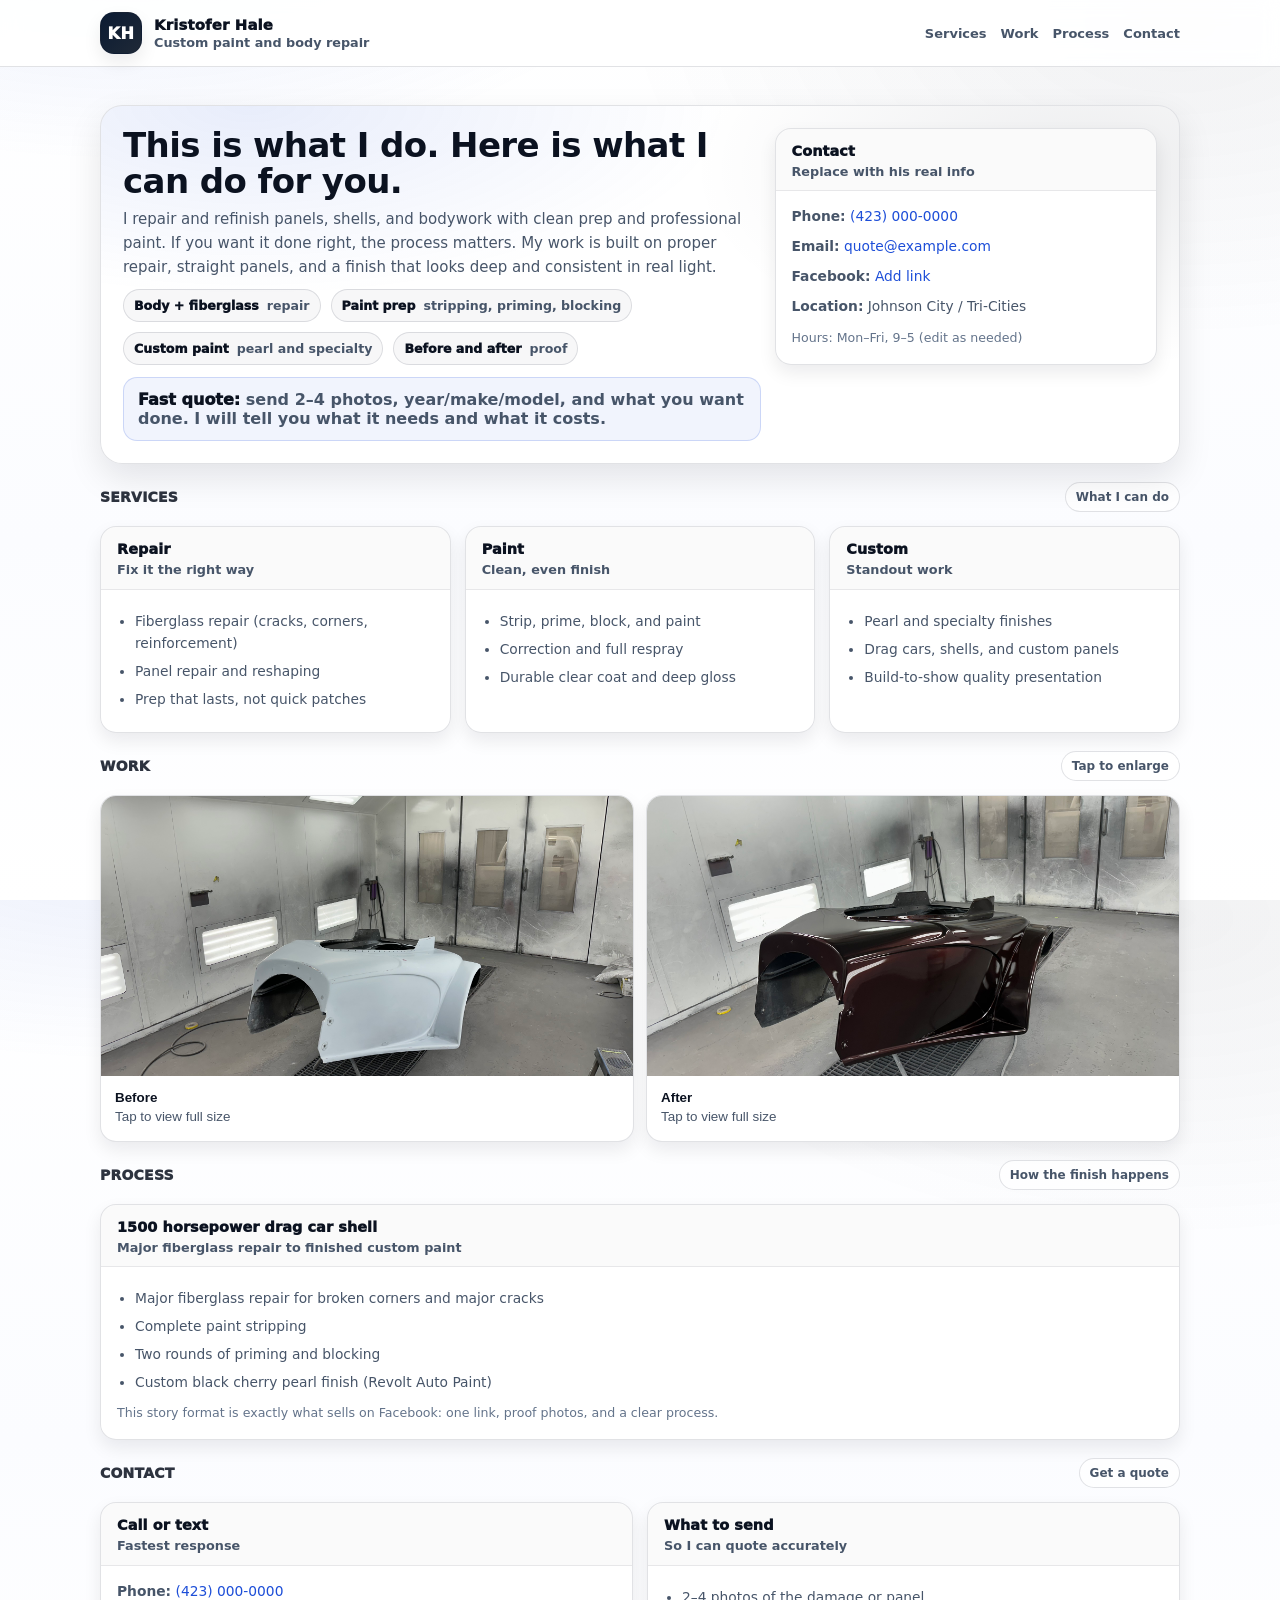
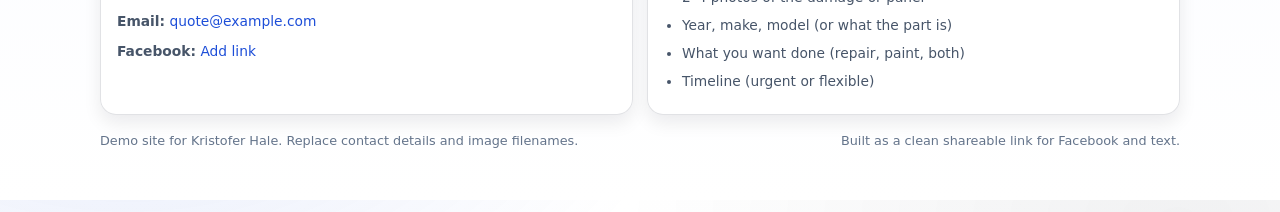
==== index.html @ d1e397b5 "Add files via upload" ====
<!doctype html>
<html lang="en">
<head>
  <meta charset="utf-8" />
  <meta name="viewport" content="width=device-width, initial-scale=1" />
  <title>Kristofer Hale | Custom Paint & Body</title>
  <meta name="description" content="Kristofer Hale - custom automotive paint and body repair. Before/after work, process, and contact." />

  <style>
    :root{
      --bg:#ffffff;
      --ink:#0b1220;
      --muted:#475569;
      --muted2:#64748b;

      --navy:#0b1b33;
      --steel:#1f2937;
      --accent:#1d4ed8;      /* professional blue */
      --accent2:#0f172a;     /* near-black */

      --border: rgba(15,23,42,0.12);
      --card: rgba(255,255,255,0.96);
      --shadow: 0 14px 34px rgba(2,6,23,0.10);
      --shadow2: 0 8px 18px rgba(2,6,23,0.08);

      --r1:22px;
      --r2:16px;
      --max: 1080px;
      --font: ui-sans-serif, system-ui, -apple-system, Segoe UI, Roboto, Arial, "Apple Color Emoji","Segoe UI Emoji";
    }

    *{box-sizing:border-box}
    html,body{height:100%}
    body{
      margin:0;
      font-family: var(--font);
      color: var(--ink);
      background:
        radial-gradient(900px 420px at 10% -10%, rgba(29,78,216,0.10), transparent 60%),
        radial-gradient(900px 520px at 92% 2%, rgba(15,23,42,0.06), transparent 62%),
        linear-gradient(180deg, #ffffff 0%, #fbfcff 60%, #ffffff 100%);
    }

    a{ color: var(--accent); text-decoration: none; }
    a:hover{ text-decoration: underline; }

    .wrap{ width: min(var(--max), calc(100% - 28px)); margin: 0 auto; padding: 20px 0 64px; }

    /* Simple top strip */
    .top{
      position: sticky;
      top: 0;
      z-index: 50;
      background: rgba(255,255,255,0.92);
      backdrop-filter: blur(10px);
      -webkit-backdrop-filter: blur(10px);
      border-bottom: 1px solid var(--border);
    }
    .topin{
      width: min(var(--max), calc(100% - 28px));
      margin: 0 auto;
      padding: 12px 0;
      display:flex;
      align-items:center;
      justify-content: space-between;
      gap: 12px;
      flex-wrap: wrap;
    }

    .brand{
      display:flex;
      align-items:center;
      gap: 12px;
      min-width: 260px;
    }
    .mark{
      width: 42px; height: 42px;
      border-radius: 14px;
      border: 1px solid var(--border);
      background:
        linear-gradient(135deg, rgba(11,27,51,1), rgba(31,41,55,1));
      box-shadow: var(--shadow2);
      overflow:hidden;
      display:grid; place-items:center;
      color:#fff;
      font-weight: 950;
      letter-spacing: 0.5px;
      flex: 0 0 auto;
    }
    .brand h3{ margin:0; font-size: 14.8px; font-weight: 950; letter-spacing:0.2px; }
    .brand p{ margin: 2px 0 0; color: var(--muted); font-size: 12.8px; font-weight: 700; }

    .navlinks{
      display:flex;
      gap: 14px;
      flex-wrap: wrap;
      justify-content:flex-end;
      font-weight: 900;
      font-size: 13px;
      color: var(--muted);
    }
    .navlinks a{ color: var(--muted); padding: 6px 0; }
    .navlinks a:hover{ color: var(--ink); }

    /* Hero */
    .hero{
      margin-top: 18px;
      border: 1px solid var(--border);
      background: rgba(255,255,255,0.95);
      border-radius: var(--r1);
      box-shadow: var(--shadow);
      overflow:hidden;
      position:relative;
    }
    .hero::before{
      content:"";
      position:absolute;
      inset:-2px;
      background:
        radial-gradient(800px 320px at 14% 0%, rgba(29,78,216,0.10), transparent 60%),
        radial-gradient(650px 320px at 92% 18%, rgba(15,23,42,0.08), transparent 62%);
      pointer-events:none;
    }
    .heroin{
      position:relative;
      padding: 22px;
      display:grid;
      gap: 14px;
      grid-template-columns: 1.25fr 0.75fr;
      align-items:start;
    }
    @media (max-width: 900px){ .heroin{ grid-template-columns: 1fr; } }

    h1{ margin:0; font-size: 34px; letter-spacing: -0.6px; line-height: 1.05; }
    .sub{
      margin: 8px 0 0;
      color: var(--muted);
      font-size: 15px;
      line-height: 1.6;
      max-width: 70ch;
    }

    .chips{ display:flex; flex-wrap:wrap; gap:10px; margin-top: 10px; }
    .chip{
      display:inline-flex;
      align-items:center;
      gap: 8px;
      padding: 8px 10px;
      border: 1px solid var(--border);
      border-radius: 999px;
      background: rgba(15,23,42,0.03);
      color: var(--muted);
      font-size: 12.6px;
      font-weight: 900;
    }
    .chip b{ color: var(--ink); font-weight: 950; }

    /* Cards + grid */
    .grid{
      display:grid;
      grid-template-columns: repeat(12, 1fr);
      gap: 14px;
      margin-top: 14px;
    }
    .span-12{ grid-column: span 12; }
    .span-6{ grid-column: span 6; }
    .span-4{ grid-column: span 4; }

    @media (max-width: 900px){
      .span-6{ grid-column: span 12; }
      .span-4{ grid-column: span 6; }
    }
    @media (max-width: 520px){
      .span-4{ grid-column: span 12; }
      h1{ font-size: 28px; }
    }

    .card{
      border: 1px solid var(--border);
      background: var(--card);
      border-radius: var(--r2);
      box-shadow: var(--shadow2);
      overflow:hidden;
    }
    .cardhd{
      padding: 14px 16px 10px;
      border-bottom: 1px solid rgba(15,23,42,0.08);
      background: rgba(2,6,23,0.02);
    }
    .cardhd .t{ margin:0; font-size: 14.4px; font-weight: 950; letter-spacing: 0.1px; }
    .cardhd .m{ margin: 4px 0 0; font-size: 12.8px; color: var(--muted); font-weight: 750; line-height: 1.35; }
    .cardbd{ padding: 14px 16px 16px; color: var(--muted); font-size: 13.8px; line-height: 1.6; }

    ul{ margin:0; padding-left: 18px; }
    li{ margin: 6px 0; }

    .cta{
      border: 1px solid rgba(29,78,216,0.18);
      background: rgba(29,78,216,0.06);
      padding: 12px 14px;
      border-radius: 14px;
      color: var(--muted);
      font-weight: 750;
    }
    .cta b{ color: var(--ink); font-weight: 950; }

    /* Gallery */
    .sectionTitle{
      margin-top: 18px;
      display:flex;
      align-items:center;
      justify-content: space-between;
      gap: 10px;
    }
    .sectionTitle h2{
      margin:0;
      font-size: 14px;
      letter-spacing: 0.22px;
      text-transform: uppercase;
      font-weight: 950;
      color: rgba(11,18,32,0.86);
    }
    .pill{
      font-size: 12px;
      font-weight: 900;
      color: var(--muted);
      border: 1px solid var(--border);
      background: rgba(255,255,255,0.70);
      padding: 7px 10px;
      border-radius: 999px;
      white-space: nowrap;
    }

    .gallery{
      display:grid;
      grid-template-columns: repeat(12, 1fr);
      gap: 12px;
      margin-top: 14px;
    }
    .shot{ grid-column: span 6; }
    @media (max-width: 900px){ .shot{ grid-column: span 12; } }

    .shot button{
      width:100%;
      border: 1px solid var(--border);
      background:#fff;
      border-radius: var(--r2);
      box-shadow: var(--shadow2);
      overflow:hidden;
      padding:0;
      cursor:pointer;
      text-align:left;
      transition: 120ms ease;
    }
    .shot button:hover{ transform: translateY(-1px); }
    .shot img{
      width:100%;
      height: 280px;
      object-fit: cover;
      display:block;
    }
    .cap{
      padding: 12px 14px 14px;
      color: var(--muted);
      font-size: 13.4px;
      line-height: 1.45;
    }
    .cap b{ color: var(--ink); }

    /* Modal */
    .modal{
      position: fixed;
      inset: 0;
      background: rgba(2,6,23,0.60);
      display:none;
      align-items:center;
      justify-content:center;
      padding: 18px;
      z-index: 1000;
    }
    .modal.open{ display:flex; }
    .modalCard{
      width: min(980px, 100%);
      border-radius: 18px;
      background: #fff;
      border: 1px solid var(--border);
      box-shadow: 0 22px 60px rgba(0,0,0,0.35);
      overflow:hidden;
    }
    .modalTop{
      display:flex;
      justify-content: space-between;
      align-items:center;
      gap: 10px;
      padding: 12px 14px;
      border-bottom: 1px solid rgba(15,23,42,0.10);
      background: rgba(2,6,23,0.02);
    }
    .modalTop b{ color: var(--ink); }
    .x{
      border: 1px solid var(--border);
      background:#fff;
      border-radius: 12px;
      padding: 8px 10px;
      cursor:pointer;
      font-weight: 950;
      color: var(--ink);
    }
    .modalImg{
      width:100%;
      max-height: 70vh;
      object-fit: contain;
      background:#fff;
      display:block;
    }
    .modalText{
      padding: 12px 14px 14px;
      color: var(--muted);
      font-size: 13.6px;
      line-height: 1.55;
    }

    .footer{
      margin-top: 18px;
      color: var(--muted2);
      font-size: 12.8px;
      display:flex;
      justify-content: space-between;
      gap: 10px;
      flex-wrap: wrap;
    }

    .small{ color: var(--muted2); font-size: 12.6px; }
  </style>
</head>

<body>
  <header class="top" role="banner">
    <div class="topin">
      <div class="brand">
        <div class="mark" aria-hidden="true">KH</div>
        <div>
          <h3>Kristofer Hale</h3>
          <p>Custom paint and body repair</p>
        </div>
      </div>

      <nav class="navlinks" aria-label="Page">
        <a href="#services">Services</a>
        <a href="#work">Work</a>
        <a href="#process">Process</a>
        <a href="#contact">Contact</a>
      </nav>
    </div>
  </header>

  <main class="wrap" role="main">
    <section class="hero" aria-label="Hero">
      <div class="heroin">
        <div>
          <h1>This is what I do. Here is what I can do for you.</h1>
          <p class="sub">
            I repair and refinish panels, shells, and bodywork with clean prep and professional paint.
            If you want it done right, the process matters. My work is built on proper repair, straight panels, and a finish that looks deep and consistent in real light.
          </p>

          <div class="chips" aria-label="Highlights">
            <span class="chip"><b>Body + fiberglass</b> repair</span>
            <span class="chip"><b>Paint prep</b> stripping, priming, blocking</span>
            <span class="chip"><b>Custom paint</b> pearl and specialty</span>
            <span class="chip"><b>Before and after</b> proof</span>
          </div>

          <div style="margin-top:12px" class="cta">
            <b>Fast quote:</b> send 2–4 photos, year/make/model, and what you want done. I will tell you what it needs and what it costs.
          </div>
        </div>

        <div class="card" aria-label="Quick contact">
          <div class="cardhd">
            <p class="t">Contact</p>
            <p class="m">Replace with his real info</p>
          </div>
          <div class="cardbd">
            <div><b>Phone:</b> <a href="tel:14230000000">(423) 000-0000</a></div>
            <div style="margin-top:8px;"><b>Email:</b> <a href="mailto:quote@example.com">quote@example.com</a></div>
            <div style="margin-top:8px;"><b>Facebook:</b> <a href="#" onclick="return false;">Add link</a></div>
            <div style="margin-top:8px;"><b>Location:</b> Johnson City / Tri-Cities</div>
            <div style="margin-top:10px;" class="small">Hours: Mon–Fri, 9–5 (edit as needed)</div>
          </div>
        </div>
      </div>
    </section>

    <div class="sectionTitle" id="services">
      <h2>Services</h2>
      <span class="pill">What I can do</span>
    </div>

    <section class="grid" aria-label="Services">
      <div class="card span-4">
        <div class="cardhd">
          <p class="t">Repair</p>
          <p class="m">Fix it the right way</p>
        </div>
        <div class="cardbd">
          <ul>
            <li>Fiberglass repair (cracks, corners, reinforcement)</li>
            <li>Panel repair and reshaping</li>
            <li>Prep that lasts, not quick patches</li>
          </ul>
        </div>
      </div>

      <div class="card span-4">
        <div class="cardhd">
          <p class="t">Paint</p>
          <p class="m">Clean, even finish</p>
        </div>
        <div class="cardbd">
          <ul>
            <li>Strip, prime, block, and paint</li>
            <li>Correction and full respray</li>
            <li>Durable clear coat and deep gloss</li>
          </ul>
        </div>
      </div>

      <div class="card span-4">
        <div class="cardhd">
          <p class="t">Custom</p>
          <p class="m">Standout work</p>
        </div>
        <div class="cardbd">
          <ul>
            <li>Pearl and specialty finishes</li>
            <li>Drag cars, shells, and custom panels</li>
            <li>Build-to-show quality presentation</li>
          </ul>
        </div>
      </div>
    </section>

    <div class="sectionTitle" id="work">
      <h2>Work</h2>
      <span class="pill">Tap to enlarge</span>
    </div>

    <section class="gallery" aria-label="Gallery">
      <!-- Replace these filenames with your actual images.
           If your images are .png, use .png here too.
           Example: before_drag.png, after_drag.png
      -->
      <div class="shot">
        <button type="button" data-title="Before" data-src="before1.jpg" data-text="Before: major cracks and broken corners.">
          <img src="before1.jpg" alt="Before photo of the project" onerror="this.style.display='none'; this.parentElement.querySelector('.cap').innerHTML='<b>Before photo placeholder</b><br>Add file: before_drag.png';" />
          <div class="cap"><b>Before</b><br>Tap to view full size</div>
        </button>
      </div>

      <div class="shot">
        <button type="button" data-title="After" data-src="after1.jpg" data-text="After: custom black cherry pearl finish.">
          <img src="after1.jpg" alt="After photo of the project" onerror="this.style.display='none'; this.parentElement.querySelector('.cap').innerHTML='<b>After photo placeholder</b><br>Add file: after1.jpg';" />
          <div class="cap"><b>After</b><br>Tap to view full size</div>
        </button>
      </div>
    </section>

    <div class="sectionTitle" id="process">
      <h2>Process</h2>
      <span class="pill">How the finish happens</span>
    </div>

    <section class="grid" aria-label="Process">
      <div class="card span-12">
        <div class="cardhd">
          <p class="t">1500 horsepower drag car shell</p>
          <p class="m">Major fiberglass repair to finished custom paint</p>
        </div>
        <div class="cardbd">
          <ul>
            <li>Major fiberglass repair for broken corners and major cracks</li>
            <li>Complete paint stripping</li>
            <li>Two rounds of priming and blocking</li>
            <li>Custom black cherry pearl finish (Revolt Auto Paint)</li>
          </ul>
          <div class="small" style="margin-top:10px;">
            This story format is exactly what sells on Facebook: one link, proof photos, and a clear process.
          </div>
        </div>
      </div>
    </section>

    <div class="sectionTitle" id="contact">
      <h2>Contact</h2>
      <span class="pill">Get a quote</span>
    </div>

    <section class="grid" aria-label="Contact section">
      <div class="card span-6">
        <div class="cardhd">
          <p class="t">Call or text</p>
          <p class="m">Fastest response</p>
        </div>
        <div class="cardbd">
          <div><b>Phone:</b> <a href="tel:14230000000">(423) 000-0000</a></div>
          <div style="margin-top:8px;"><b>Email:</b> <a href="mailto:quote@example.com">quote@example.com</a></div>
          <div style="margin-top:8px;"><b>Facebook:</b> <a href="#" onclick="return false;">Add link</a></div>
        </div>
      </div>

      <div class="card span-6">
        <div class="cardhd">
          <p class="t">What to send</p>
          <p class="m">So I can quote accurately</p>
        </div>
        <div class="cardbd">
          <ul>
            <li>2–4 photos of the damage or panel</li>
            <li>Year, make, model (or what the part is)</li>
            <li>What you want done (repair, paint, both)</li>
            <li>Timeline (urgent or flexible)</li>
          </ul>
        </div>
      </div>
    </section>

    <div class="footer">
      <div>Demo site for Kristofer Hale. Replace contact details and image filenames.</div>
      <div>Built as a clean shareable link for Facebook and text.</div>
    </div>
  </main>

  <div class="modal" id="modal" role="dialog" aria-modal="true" aria-labelledby="modalTitle">
    <div class="modalCard">
      <div class="modalTop">
        <b id="modalTitle">Preview</b>
        <button class="x" type="button" id="closeBtn" aria-label="Close">Close</button>
      </div>
      <img class="modalImg" id="modalImg" alt="" />
      <div class="modalText" id="modalText"></div>
    </div>
  </div>

  <script>
    const modal = document.getElementById("modal");
    const modalImg = document.getElementById("modalImg");
    const modalTitle = document.getElementById("modalTitle");
    const modalText = document.getElementById("modalText");
    const closeBtn = document.getElementById("closeBtn");

    function openModal(title, src, text){
      modalTitle.textContent = title;
      modalImg.src = src;
      modalImg.alt = title;
      modalText.textContent = text || "";
      modal.classList.add("open");
      closeBtn.focus();
    }

    function closeModal(){
      modal.classList.remove("open");
      modalImg.src = "";
    }

    document.querySelectorAll(".shot button").forEach(btn => {
      btn.addEventListener("click", () => {
        openModal(btn.dataset.title || "Preview", btn.dataset.src, btn.dataset.text);
      });
    });

    closeBtn.addEventListener("click", closeModal);
    modal.addEventListener("click", (e) => { if(e.target === modal) closeModal(); });
    document.addEventListener("keydown", (e) => {
      if(e.key === "Escape" && modal.classList.contains("open")) closeModal();
    });
  </script>
</body>
</html>
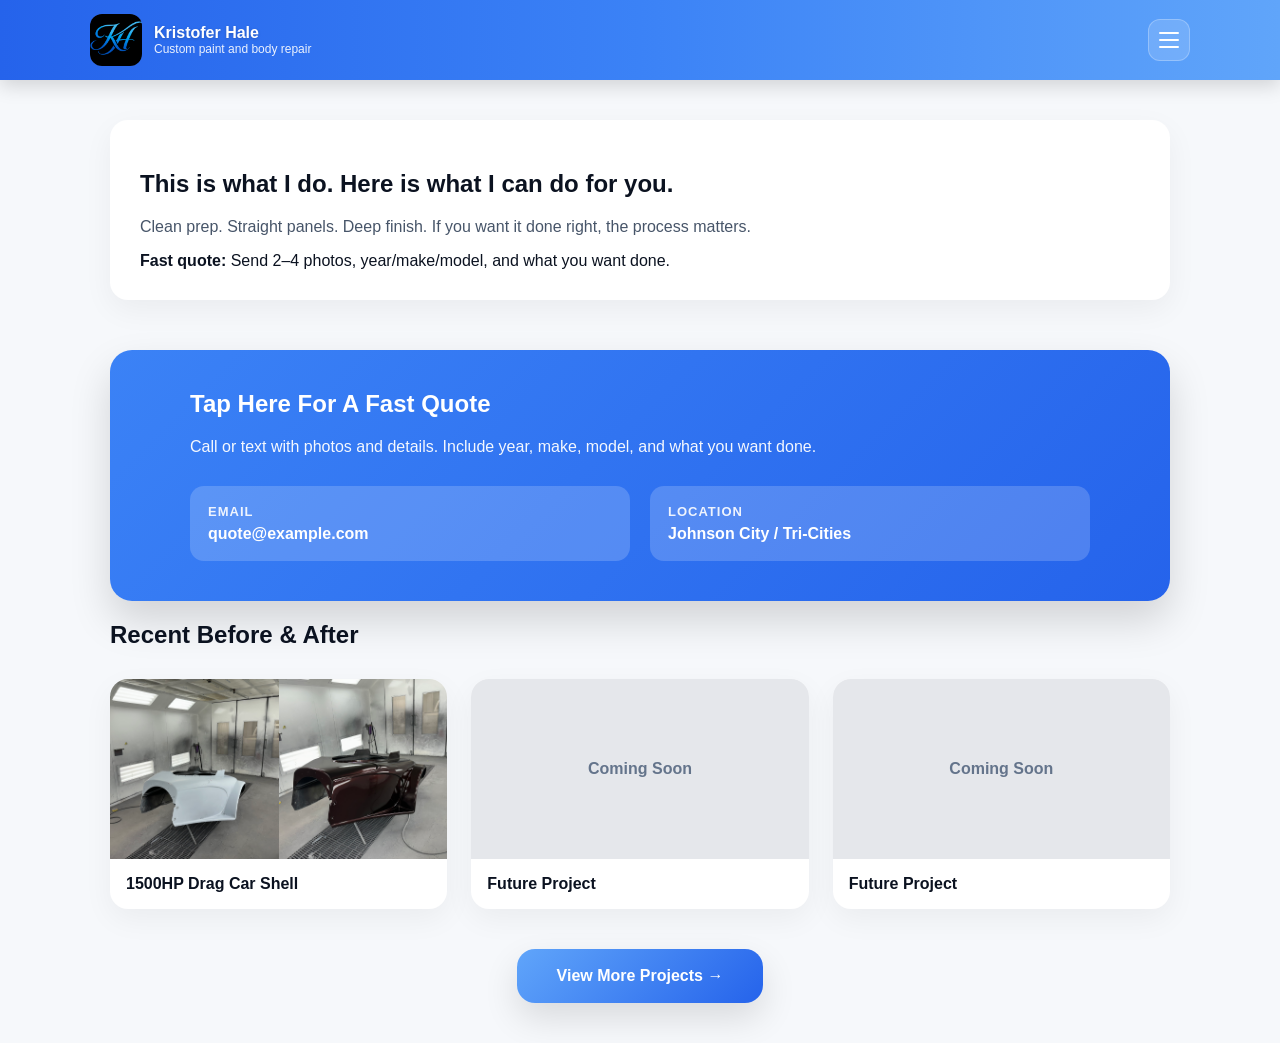
==== commit 4c225a6f: "Add files via upload" ====
--- a/index.html
+++ b/index.html
@@ -4,576 +4,131 @@
   <meta charset="utf-8" />
   <meta name="viewport" content="width=device-width, initial-scale=1" />
   <title>Kristofer Hale | Custom Paint & Body</title>
-  <meta name="description" content="Kristofer Hale - custom automotive paint and body repair. Before/after work, process, and contact." />
+  <link rel="stylesheet" href="style.css" />
+</head>
+<body>
 
-  <style>
-    :root{
-      --bg:#ffffff;
-      --ink:#0b1220;
-      --muted:#475569;
-      --muted2:#64748b;
+<header class="top">
+  <div class="topin">
+    <div class="brand">
+<div class="mark">
+  <img src="logo.png" alt="Kristofer Hale Logo">
+</div>
+      <div>
+        <h3>Kristofer Hale</h3>
+        <p>Custom paint and body repair</p>
+      </div>
+    </div>
 
-      --navy:#0b1b33;
-      --steel:#1f2937;
-      --accent:#1d4ed8;      /* professional blue */
-      --accent2:#0f172a;     /* near-black */
+<button class="menuBtn" id="menuBtn">
+  <span></span>
+  <span></span>
+  <span></span>
+</button>
+  </div>
+</header>
 
-      --border: rgba(15,23,42,0.12);
-      --card: rgba(255,255,255,0.96);
-      --shadow: 0 14px 34px rgba(2,6,23,0.10);
-      --shadow2: 0 8px 18px rgba(2,6,23,0.08);
+<!-- Slide Menu -->
+<div class="menuOverlay" id="menuOverlay"></div>
 
-      --r1:22px;
-      --r2:16px;
-      --max: 1080px;
-      --font: ui-sans-serif, system-ui, -apple-system, Segoe UI, Roboto, Arial, "Apple Color Emoji","Segoe UI Emoji";
-    }
+<nav class="sideMenu" id="sideMenu">
+  <div class="sideHeader">
+    <span>Menu</span>
+    <button id="closeMenu">✕</button>
+  </div>
+  <a href="index.html">Home</a>
+  <a href="work.html">Work</a>
+  <a href="services.html">Services</a>
+  <a href="contact.html">Contact</a>
+</nav>
 
-    *{box-sizing:border-box}
-    html,body{height:100%}
-    body{
-      margin:0;
-      font-family: var(--font);
-      color: var(--ink);
-      background:
-        radial-gradient(900px 420px at 10% -10%, rgba(29,78,216,0.10), transparent 60%),
-        radial-gradient(900px 520px at 92% 2%, rgba(15,23,42,0.06), transparent 62%),
-        linear-gradient(180deg, #ffffff 0%, #fbfcff 60%, #ffffff 100%);
-    }
+<main class="wrap">
 
-    a{ color: var(--accent); text-decoration: none; }
-    a:hover{ text-decoration: underline; }
+<section class="hero">
+  <h1>This is what I do. Here is what I can do for you.</h1>
+  <p class="sub">
+    Clean prep. Straight panels. Deep finish. If you want it done right, the process matters.
+  </p>
+  <div class="cta">
+    <b>Fast quote:</b> Send 2–4 photos, year/make/model, and what you want done.
+  </div>
+</section>
 
-    .wrap{ width: min(var(--max), calc(100% - 28px)); margin: 0 auto; padding: 20px 0 64px; }
+<section class="contactHighlight" id="contactBox">
 
-    /* Simple top strip */
-    .top{
-      position: sticky;
-      top: 0;
-      z-index: 50;
-      background: rgba(255,255,255,0.92);
-      backdrop-filter: blur(10px);
-      -webkit-backdrop-filter: blur(10px);
-      border-bottom: 1px solid var(--border);
-    }
-    .topin{
-      width: min(var(--max), calc(100% - 28px));
-      margin: 0 auto;
-      padding: 12px 0;
-      display:flex;
-      align-items:center;
-      justify-content: space-between;
-      gap: 12px;
-      flex-wrap: wrap;
-    }
+  <div class="contactHighlightContent">
+    <h2>Tap Here For A Fast Quote</h2>
+    <p>
+      Call or text with photos and details. Include year, make, model,
+      and what you want done.
+    </p>
 
-    .brand{
-      display:flex;
-      align-items:center;
-      gap: 12px;
-      min-width: 260px;
-    }
-    .mark{
-      width: 42px; height: 42px;
-      border-radius: 14px;
-      border: 1px solid var(--border);
-      background:
-        linear-gradient(135deg, rgba(11,27,51,1), rgba(31,41,55,1));
-      box-shadow: var(--shadow2);
-      overflow:hidden;
-      display:grid; place-items:center;
-      color:#fff;
-      font-weight: 950;
-      letter-spacing: 0.5px;
-      flex: 0 0 auto;
-    }
-    .brand h3{ margin:0; font-size: 14.8px; font-weight: 950; letter-spacing:0.2px; }
-    .brand p{ margin: 2px 0 0; color: var(--muted); font-size: 12.8px; font-weight: 700; }
+    <div class="contactInfoRow">
 
-    .navlinks{
-      display:flex;
-      gap: 14px;
-      flex-wrap: wrap;
-      justify-content:flex-end;
-      font-weight: 900;
-      font-size: 13px;
-      color: var(--muted);
-    }
-    .navlinks a{ color: var(--muted); padding: 6px 0; }
-    .navlinks a:hover{ color: var(--ink); }
 
-    /* Hero */
-    .hero{
-      margin-top: 18px;
-      border: 1px solid var(--border);
-      background: rgba(255,255,255,0.95);
-      border-radius: var(--r1);
-      box-shadow: var(--shadow);
-      overflow:hidden;
-      position:relative;
-    }
-    .hero::before{
-      content:"";
-      position:absolute;
-      inset:-2px;
-      background:
-        radial-gradient(800px 320px at 14% 0%, rgba(29,78,216,0.10), transparent 60%),
-        radial-gradient(650px 320px at 92% 18%, rgba(15,23,42,0.08), transparent 62%);
-      pointer-events:none;
-    }
-    .heroin{
-      position:relative;
-      padding: 22px;
-      display:grid;
-      gap: 14px;
-      grid-template-columns: 1.25fr 0.75fr;
-      align-items:start;
-    }
-    @media (max-width: 900px){ .heroin{ grid-template-columns: 1fr; } }
 
-    h1{ margin:0; font-size: 34px; letter-spacing: -0.6px; line-height: 1.05; }
-    .sub{
-      margin: 8px 0 0;
-      color: var(--muted);
-      font-size: 15px;
-      line-height: 1.6;
-      max-width: 70ch;
-    }
-
-    .chips{ display:flex; flex-wrap:wrap; gap:10px; margin-top: 10px; }
-    .chip{
-      display:inline-flex;
-      align-items:center;
-      gap: 8px;
-      padding: 8px 10px;
-      border: 1px solid var(--border);
-      border-radius: 999px;
-      background: rgba(15,23,42,0.03);
-      color: var(--muted);
-      font-size: 12.6px;
-      font-weight: 900;
-    }
-    .chip b{ color: var(--ink); font-weight: 950; }
-
-    /* Cards + grid */
-    .grid{
-      display:grid;
-      grid-template-columns: repeat(12, 1fr);
-      gap: 14px;
-      margin-top: 14px;
-    }
-    .span-12{ grid-column: span 12; }
-    .span-6{ grid-column: span 6; }
-    .span-4{ grid-column: span 4; }
-
-    @media (max-width: 900px){
-      .span-6{ grid-column: span 12; }
-      .span-4{ grid-column: span 6; }
-    }
-    @media (max-width: 520px){
-      .span-4{ grid-column: span 12; }
-      h1{ font-size: 28px; }
-    }
-
-    .card{
-      border: 1px solid var(--border);
-      background: var(--card);
-      border-radius: var(--r2);
-      box-shadow: var(--shadow2);
-      overflow:hidden;
-    }
-    .cardhd{
-      padding: 14px 16px 10px;
-      border-bottom: 1px solid rgba(15,23,42,0.08);
-      background: rgba(2,6,23,0.02);
-    }
-    .cardhd .t{ margin:0; font-size: 14.4px; font-weight: 950; letter-spacing: 0.1px; }
-    .cardhd .m{ margin: 4px 0 0; font-size: 12.8px; color: var(--muted); font-weight: 750; line-height: 1.35; }
-    .cardbd{ padding: 14px 16px 16px; color: var(--muted); font-size: 13.8px; line-height: 1.6; }
-
-    ul{ margin:0; padding-left: 18px; }
-    li{ margin: 6px 0; }
-
-    .cta{
-      border: 1px solid rgba(29,78,216,0.18);
-      background: rgba(29,78,216,0.06);
-      padding: 12px 14px;
-      border-radius: 14px;
-      color: var(--muted);
-      font-weight: 750;
-    }
-    .cta b{ color: var(--ink); font-weight: 950; }
-
-    /* Gallery */
-    .sectionTitle{
-      margin-top: 18px;
-      display:flex;
-      align-items:center;
-      justify-content: space-between;
-      gap: 10px;
-    }
-    .sectionTitle h2{
-      margin:0;
-      font-size: 14px;
-      letter-spacing: 0.22px;
-      text-transform: uppercase;
-      font-weight: 950;
-      color: rgba(11,18,32,0.86);
-    }
-    .pill{
-      font-size: 12px;
-      font-weight: 900;
-      color: var(--muted);
-      border: 1px solid var(--border);
-      background: rgba(255,255,255,0.70);
-      padding: 7px 10px;
-      border-radius: 999px;
-      white-space: nowrap;
-    }
-
-    .gallery{
-      display:grid;
-      grid-template-columns: repeat(12, 1fr);
-      gap: 12px;
-      margin-top: 14px;
-    }
-    .shot{ grid-column: span 6; }
-    @media (max-width: 900px){ .shot{ grid-column: span 12; } }
-
-    .shot button{
-      width:100%;
-      border: 1px solid var(--border);
-      background:#fff;
-      border-radius: var(--r2);
-      box-shadow: var(--shadow2);
-      overflow:hidden;
-      padding:0;
-      cursor:pointer;
-      text-align:left;
-      transition: 120ms ease;
-    }
-    .shot button:hover{ transform: translateY(-1px); }
-    .shot img{
-      width:100%;
-      height: 280px;
-      object-fit: cover;
-      display:block;
-    }
-    .cap{
-      padding: 12px 14px 14px;
-      color: var(--muted);
-      font-size: 13.4px;
-      line-height: 1.45;
-    }
-    .cap b{ color: var(--ink); }
-
-    /* Modal */
-    .modal{
-      position: fixed;
-      inset: 0;
-      background: rgba(2,6,23,0.60);
-      display:none;
-      align-items:center;
-      justify-content:center;
-      padding: 18px;
-      z-index: 1000;
-    }
-    .modal.open{ display:flex; }
-    .modalCard{
-      width: min(980px, 100%);
-      border-radius: 18px;
-      background: #fff;
-      border: 1px solid var(--border);
-      box-shadow: 0 22px 60px rgba(0,0,0,0.35);
-      overflow:hidden;
-    }
-    .modalTop{
-      display:flex;
-      justify-content: space-between;
-      align-items:center;
-      gap: 10px;
-      padding: 12px 14px;
-      border-bottom: 1px solid rgba(15,23,42,0.10);
-      background: rgba(2,6,23,0.02);
-    }
-    .modalTop b{ color: var(--ink); }
-    .x{
-      border: 1px solid var(--border);
-      background:#fff;
-      border-radius: 12px;
-      padding: 8px 10px;
-      cursor:pointer;
-      font-weight: 950;
-      color: var(--ink);
-    }
-    .modalImg{
-      width:100%;
-      max-height: 70vh;
-      object-fit: contain;
-      background:#fff;
-      display:block;
-    }
-    .modalText{
-      padding: 12px 14px 14px;
-      color: var(--muted);
-      font-size: 13.6px;
-      line-height: 1.55;
-    }
-
-    .footer{
-      margin-top: 18px;
-      color: var(--muted2);
-      font-size: 12.8px;
-      display:flex;
-      justify-content: space-between;
-      gap: 10px;
-      flex-wrap: wrap;
-    }
-
-    .small{ color: var(--muted2); font-size: 12.6px; }
-  </style>
-</head>
-
-<body>
-  <header class="top" role="banner">
-    <div class="topin">
-      <div class="brand">
-        <div class="mark" aria-hidden="true">KH</div>
-        <div>
-          <h3>Kristofer Hale</h3>
-          <p>Custom paint and body repair</p>
-        </div>
+      <div class="contactItem">
+        <strong>Email</strong>
+        <a href="mailto:quote@example.com" onclick="event.stopPropagation();">
+          quote@example.com
+        </a>
       </div>
 
-      <nav class="navlinks" aria-label="Page">
-        <a href="#services">Services</a>
-        <a href="#work">Work</a>
-        <a href="#process">Process</a>
-        <a href="#contact">Contact</a>
-      </nav>
-    </div>
-  </header>
-
-  <main class="wrap" role="main">
-    <section class="hero" aria-label="Hero">
-      <div class="heroin">
-        <div>
-          <h1>This is what I do. Here is what I can do for you.</h1>
-          <p class="sub">
-            I repair and refinish panels, shells, and bodywork with clean prep and professional paint.
-            If you want it done right, the process matters. My work is built on proper repair, straight panels, and a finish that looks deep and consistent in real light.
-          </p>
-
-          <div class="chips" aria-label="Highlights">
-            <span class="chip"><b>Body + fiberglass</b> repair</span>
-            <span class="chip"><b>Paint prep</b> stripping, priming, blocking</span>
-            <span class="chip"><b>Custom paint</b> pearl and specialty</span>
-            <span class="chip"><b>Before and after</b> proof</span>
-          </div>
-
-          <div style="margin-top:12px" class="cta">
-            <b>Fast quote:</b> send 2–4 photos, year/make/model, and what you want done. I will tell you what it needs and what it costs.
-          </div>
-        </div>
-
-        <div class="card" aria-label="Quick contact">
-          <div class="cardhd">
-            <p class="t">Contact</p>
-            <p class="m">Replace with his real info</p>
-          </div>
-          <div class="cardbd">
-            <div><b>Phone:</b> <a href="tel:14230000000">(423) 000-0000</a></div>
-            <div style="margin-top:8px;"><b>Email:</b> <a href="mailto:quote@example.com">quote@example.com</a></div>
-            <div style="margin-top:8px;"><b>Facebook:</b> <a href="#" onclick="return false;">Add link</a></div>
-            <div style="margin-top:8px;"><b>Location:</b> Johnson City / Tri-Cities</div>
-            <div style="margin-top:10px;" class="small">Hours: Mon–Fri, 9–5 (edit as needed)</div>
-          </div>
-        </div>
+      <div class="contactItem">
+        <strong>Location</strong>
+        <span>Johnson City / Tri-Cities</span>
       </div>
-    </section>
-
-    <div class="sectionTitle" id="services">
-      <h2>Services</h2>
-      <span class="pill">What I can do</span>
     </div>
 
-    <section class="grid" aria-label="Services">
-      <div class="card span-4">
-        <div class="cardhd">
-          <p class="t">Repair</p>
-          <p class="m">Fix it the right way</p>
-        </div>
-        <div class="cardbd">
-          <ul>
-            <li>Fiberglass repair (cracks, corners, reinforcement)</li>
-            <li>Panel repair and reshaping</li>
-            <li>Prep that lasts, not quick patches</li>
-          </ul>
-        </div>
-      </div>
-
-      <div class="card span-4">
-        <div class="cardhd">
-          <p class="t">Paint</p>
-          <p class="m">Clean, even finish</p>
-        </div>
-        <div class="cardbd">
-          <ul>
-            <li>Strip, prime, block, and paint</li>
-            <li>Correction and full respray</li>
-            <li>Durable clear coat and deep gloss</li>
-          </ul>
-        </div>
-      </div>
-
-      <div class="card span-4">
-        <div class="cardhd">
-          <p class="t">Custom</p>
-          <p class="m">Standout work</p>
-        </div>
-        <div class="cardbd">
-          <ul>
-            <li>Pearl and specialty finishes</li>
-            <li>Drag cars, shells, and custom panels</li>
-            <li>Build-to-show quality presentation</li>
-          </ul>
-        </div>
-      </div>
-    </section>
-
-    <div class="sectionTitle" id="work">
-      <h2>Work</h2>
-      <span class="pill">Tap to enlarge</span>
-    </div>
-
-    <section class="gallery" aria-label="Gallery">
-      <!-- Replace these filenames with your actual images.
-           If your images are .png, use .png here too.
-           Example: before_drag.png, after_drag.png
-      -->
-      <div class="shot">
-        <button type="button" data-title="Before" data-src="before1.jpg" data-text="Before: major cracks and broken corners.">
-          <img src="before1.jpg" alt="Before photo of the project" onerror="this.style.display='none'; this.parentElement.querySelector('.cap').innerHTML='<b>Before photo placeholder</b><br>Add file: before_drag.png';" />
-          <div class="cap"><b>Before</b><br>Tap to view full size</div>
-        </button>
-      </div>
-
-      <div class="shot">
-        <button type="button" data-title="After" data-src="after1.jpg" data-text="After: custom black cherry pearl finish.">
-          <img src="after1.jpg" alt="After photo of the project" onerror="this.style.display='none'; this.parentElement.querySelector('.cap').innerHTML='<b>After photo placeholder</b><br>Add file: after1.jpg';" />
-          <div class="cap"><b>After</b><br>Tap to view full size</div>
-        </button>
-      </div>
-    </section>
-
-    <div class="sectionTitle" id="process">
-      <h2>Process</h2>
-      <span class="pill">How the finish happens</span>
-    </div>
-
-    <section class="grid" aria-label="Process">
-      <div class="card span-12">
-        <div class="cardhd">
-          <p class="t">1500 horsepower drag car shell</p>
-          <p class="m">Major fiberglass repair to finished custom paint</p>
-        </div>
-        <div class="cardbd">
-          <ul>
-            <li>Major fiberglass repair for broken corners and major cracks</li>
-            <li>Complete paint stripping</li>
-            <li>Two rounds of priming and blocking</li>
-            <li>Custom black cherry pearl finish (Revolt Auto Paint)</li>
-          </ul>
-          <div class="small" style="margin-top:10px;">
-            This story format is exactly what sells on Facebook: one link, proof photos, and a clear process.
-          </div>
-        </div>
-      </div>
-    </section>
-
-    <div class="sectionTitle" id="contact">
-      <h2>Contact</h2>
-      <span class="pill">Get a quote</span>
-    </div>
-
-    <section class="grid" aria-label="Contact section">
-      <div class="card span-6">
-        <div class="cardhd">
-          <p class="t">Call or text</p>
-          <p class="m">Fastest response</p>
-        </div>
-        <div class="cardbd">
-          <div><b>Phone:</b> <a href="tel:14230000000">(423) 000-0000</a></div>
-          <div style="margin-top:8px;"><b>Email:</b> <a href="mailto:quote@example.com">quote@example.com</a></div>
-          <div style="margin-top:8px;"><b>Facebook:</b> <a href="#" onclick="return false;">Add link</a></div>
-        </div>
-      </div>
-
-      <div class="card span-6">
-        <div class="cardhd">
-          <p class="t">What to send</p>
-          <p class="m">So I can quote accurately</p>
-        </div>
-        <div class="cardbd">
-          <ul>
-            <li>2–4 photos of the damage or panel</li>
-            <li>Year, make, model (or what the part is)</li>
-            <li>What you want done (repair, paint, both)</li>
-            <li>Timeline (urgent or flexible)</li>
-          </ul>
-        </div>
-      </div>
-    </section>
-
-    <div class="footer">
-      <div>Demo site for Kristofer Hale. Replace contact details and image filenames.</div>
-      <div>Built as a clean shareable link for Facebook and text.</div>
-    </div>
-  </main>
-
-  <div class="modal" id="modal" role="dialog" aria-modal="true" aria-labelledby="modalTitle">
-    <div class="modalCard">
-      <div class="modalTop">
-        <b id="modalTitle">Preview</b>
-        <button class="x" type="button" id="closeBtn" aria-label="Close">Close</button>
-      </div>
-      <img class="modalImg" id="modalImg" alt="" />
-      <div class="modalText" id="modalText"></div>
-    </div>
   </div>
 
-  <script>
-    const modal = document.getElementById("modal");
-    const modalImg = document.getElementById("modalImg");
-    const modalTitle = document.getElementById("modalTitle");
-    const modalText = document.getElementById("modalText");
-    const closeBtn = document.getElementById("closeBtn");
+</section>
 
-    function openModal(title, src, text){
-      modalTitle.textContent = title;
-      modalImg.src = src;
-      modalImg.alt = title;
-      modalText.textContent = text || "";
-      modal.classList.add("open");
-      closeBtn.focus();
-    }
+<section class="section">
+  <h2>Recent Before & After</h2>
 
-    function closeModal(){
-      modal.classList.remove("open");
-      modalImg.src = "";
-    }
+  <div class="homeProjectGrid">
 
-    document.querySelectorAll(".shot button").forEach(btn => {
-      btn.addEventListener("click", () => {
-        openModal(btn.dataset.title || "Preview", btn.dataset.src, btn.dataset.text);
-      });
-    });
+    <!-- PROJECT 1 -->
+    <a href="project-drag-car.html" class="homeProjectCard">
+      <div class="homeProjectImages">
+        <img src="before1.jpg" alt="Before">
+        <img src="after1.jpg" alt="After">
+      </div>
+      <div class="homeProjectLabel">
+        1500HP Drag Car Shell
+      </div>
+    </a>
 
-    closeBtn.addEventListener("click", closeModal);
-    modal.addEventListener("click", (e) => { if(e.target === modal) closeModal(); });
-    document.addEventListener("keydown", (e) => {
-      if(e.key === "Escape" && modal.classList.contains("open")) closeModal();
-    });
-  </script>
+    <!-- PROJECT 2 -->
+    <a href="#" class="homeProjectCard">
+      <div class="homeProjectImages emptySlot">
+        <div>Coming Soon</div>
+      </div>
+      <div class="homeProjectLabel">
+        Future Project
+      </div>
+    </a>
+
+    <!-- PROJECT 3 -->
+    <a href="#" class="homeProjectCard">
+      <div class="homeProjectImages emptySlot">
+        <div>Coming Soon</div>
+      </div>
+      <div class="homeProjectLabel">
+        Future Project
+      </div>
+    </a>
+
+</section>
+
+<div class="viewMoreWrapper">
+  <a href="work.html" class="viewMoreBtn">
+    View More Projects →
+  </a>
+</div>
+</main>
+
+<script src="script.js"></script>
 </body>
 </html>
--- a/style.css
+++ b/style.css
@@ -0,0 +1,436 @@
+/* ================= RESET ================= */
+
+* { box-sizing: border-box; }
+
+body {
+  margin: 0;
+  font-family: -apple-system, BlinkMacSystemFont, "Segoe UI", Roboto, sans-serif;
+  background: #f6f8fb;
+  color: #0b1220;
+}
+
+
+/* ================= HEADER ================= */
+
+.top {
+  position: sticky;
+  top: 0;
+  z-index: 100;
+  padding: 14px 20px;
+  background: linear-gradient(
+    90deg,
+    #2563eb 0%,
+    #3b82f6 50%,
+    #60a5fa 100%
+  );
+  box-shadow: 0 6px 18px rgba(0,0,0,0.15);
+}
+
+.topin {
+  max-width: 1100px;
+  margin: auto;
+  display: flex;
+  justify-content: space-between;
+  align-items: center;
+}
+
+.brand {
+  display: flex;
+  align-items: center;
+  gap: 12px;
+}
+
+.mark {
+  width: 52px;
+  height: 52px;
+  border-radius: 12px;
+  background: rgba(255,255,255,0.15);
+  display: flex;
+  justify-content: center;
+  align-items: center;
+  overflow: hidden;
+}
+
+.mark img {
+  width: 145%;
+  height: 145%;
+  object-fit: contain;
+}
+
+.brand h3 {
+  margin: 0;
+  color: white;
+  font-size: 16px;
+  font-weight: 600;
+  text-shadow: 0 1px 3px rgba(0,0,0,0.2);
+}
+
+.brand p {
+  margin: 0;
+  font-size: 12px;
+  color: rgba(255,255,255,0.9);
+}
+
+
+/* ================= HAMBURGER ================= */
+
+.menuBtn {
+  width: 42px;
+  height: 42px;
+  border-radius: 12px;
+  border: 1px solid rgba(255,255,255,0.25);
+  background: rgba(255,255,255,0.15);
+  display: flex;
+  flex-direction: column;
+  justify-content: center;
+  align-items: center;
+  gap: 5px;
+  cursor: pointer;
+}
+
+.menuBtn span {
+  width: 20px;
+  height: 2px;
+  background: white;
+  border-radius: 2px;
+  transition: 0.3s ease;
+}
+
+.menuOpen .menuBtn span:nth-child(1) {
+  transform: translateY(7px) rotate(45deg);
+}
+
+.menuOpen .menuBtn span:nth-child(2) {
+  opacity: 0;
+}
+
+.menuOpen .menuBtn span:nth-child(3) {
+  transform: translateY(-7px) rotate(-45deg);
+}
+
+
+/* ================= SLIDE MENU ================= */
+
+.menuOverlay {
+  position: fixed;
+  inset: 0;
+  background: rgba(0,0,0,0.5);
+  opacity: 0;
+  pointer-events: none;
+  transition: 0.3s ease;
+  z-index: 200;
+}
+
+.sideMenu {
+  position: fixed;
+  top: 0;
+  right: -280px;
+  width: 260px;
+  height: 100%;
+  background: linear-gradient(180deg, #2563eb, #3b82f6);
+  padding: 20px;
+  transition: 0.3s ease;
+  z-index: 300;
+  display: flex;
+  flex-direction: column;
+  gap: 20px;
+}
+
+.sideMenu a {
+  color: white;
+  text-decoration: none;
+  font-size: 16px;
+  font-weight: 600;
+}
+
+.sideHeader {
+  display: flex;
+  justify-content: space-between;
+  align-items: center;
+  color: white;
+  font-weight: 700;
+}
+
+.sideHeader button {
+  background: none;
+  border: none;
+  color: white;
+  font-size: 20px;
+  cursor: pointer;
+}
+
+.menuOpen .sideMenu {
+  right: 0;
+}
+
+.menuOpen .menuOverlay {
+  opacity: 1;
+  pointer-events: auto;
+}
+
+
+/* ================= WRAP ================= */
+
+.wrap {
+  max-width: 1100px;
+  margin: auto;
+  padding: 40px 20px;
+}
+
+
+/* ================= HERO ================= */
+
+.hero {
+  background: white;
+  padding: 30px;
+  border-radius: 18px;
+  box-shadow: 0 10px 30px rgba(0,0,0,0.05);
+}
+
+.sub {
+  color: #475569;
+}
+
+
+/* ================= CONTACT HIGHLIGHT ================= */
+
+.contactHighlight {
+  margin-top: 50px;
+  background: linear-gradient(135deg, #3b82f6, #2563eb);
+  border-radius: 22px;
+  padding: 40px 25px;
+  color: white;
+  box-shadow: 0 20px 40px rgba(0,0,0,0.15);
+}
+
+.contactHighlightContent {
+  max-width: 900px;
+  margin: auto;
+}
+
+.contactHighlight h2 {
+  margin-top: 0;
+  font-size: 24px;
+}
+
+.contactHighlight p {
+  opacity: 0.95;
+  margin-bottom: 30px;
+}
+
+/* Adaptive grid (works for 2 or 3 items) */
+.contactInfoRow {
+  display: grid;
+  gap: 20px;
+}
+
+@media (min-width: 768px) {
+  .contactInfoRow {
+    grid-template-columns: repeat(auto-fit, minmax(220px, 1fr));
+  }
+}
+
+.contactItem {
+  background: rgba(255,255,255,0.18);
+  padding: 18px;
+  border-radius: 14px;
+}
+
+.contactItem strong {
+  display: block;
+  font-size: 13px;
+  text-transform: uppercase;
+  letter-spacing: 1px;
+  opacity: 0.9;
+  margin-bottom: 6px;
+}
+
+.contactItem a,
+.contactItem span {
+  color: white;
+  font-size: 16px;
+  font-weight: 600;
+  text-decoration: none;
+}
+
+
+/* ================= HOME PROJECT GRID ================= */
+
+.homeProjectGrid {
+  display: grid;
+  gap: 24px;
+  margin-top: 30px;
+}
+
+@media (min-width: 768px) {
+  .homeProjectGrid {
+    grid-template-columns: repeat(3, 1fr);
+  }
+}
+
+.homeProjectCard {
+  text-decoration: none;
+  color: inherit;
+  background: white;
+  border-radius: 18px;
+  overflow: hidden;
+  box-shadow: 0 10px 30px rgba(0,0,0,0.05);
+  transition: transform 0.2s ease;
+}
+
+.homeProjectCard:hover {
+  transform: translateY(-4px);
+}
+
+.homeProjectImages {
+  display: grid;
+  grid-template-columns: 1fr 1fr;
+}
+
+.homeProjectImages img {
+  width: 100%;
+  height: 180px;
+  object-fit: cover;
+}
+
+.homeProjectLabel {
+  padding: 16px;
+  font-weight: 600;
+}
+
+.emptySlot {
+  height: 180px;
+  display: flex;
+  align-items: center;
+  justify-content: center;
+  background: #e5e7eb;
+  color: #64748b;
+  font-weight: 600;
+}
+
+
+/* ================= VIEW MORE BUTTON ================= */
+
+.viewMoreWrapper {
+  margin-top: 40px;
+  text-align: center;
+}
+
+.viewMoreBtn {
+  display: inline-block;
+  padding: 18px 40px;
+  border-radius: 18px;
+  background: linear-gradient(135deg, #60a5fa, #2563eb);
+  color: white;
+  font-weight: 600;
+  font-size: 16px;
+  text-decoration: none;
+  box-shadow: 0 15px 35px rgba(0,0,0,0.12);
+  transition: transform 0.2s ease;
+}
+
+.viewMoreBtn:hover {
+  transform: translateY(-4px);
+}
+
+
+/* ================= WORK GRID ================= */
+
+.projectGrid {
+  display: grid;
+  grid-template-columns: repeat(auto-fit, minmax(280px, 1fr));
+  gap: 20px;
+  margin-top: 30px;
+}
+
+.projectCard {
+  display: block;
+  background: white;
+  border-radius: 18px;
+  overflow: hidden;
+  text-decoration: none;
+  color: inherit;
+  box-shadow: 0 12px 30px rgba(0,0,0,0.08);
+  transition: transform 0.2s ease;
+}
+
+.projectCard:hover {
+  transform: translateY(-6px);
+}
+
+.projectCard img {
+  width: 100%;
+  height: 220px;
+  object-fit: cover;
+}
+
+.projectInfo {
+  padding: 18px;
+}
+
+
+/* ================= CONTACT FORM DEMO ================= */
+
+.contactFormDemo {
+  margin-top: 40px;
+  display: flex;
+  flex-direction: column;
+  gap: 18px;
+}
+
+.contactFormDemo label {
+  font-weight: 600;
+  font-size: 15px;
+}
+
+.contactFormDemo input,
+.contactFormDemo textarea {
+  width: 100%;
+  padding: 16px;
+  border-radius: 14px;
+  border: 1px solid #d1d5db;
+  font-size: 16px;
+  background: white;
+}
+
+.contactFormDemo input:focus,
+.contactFormDemo textarea:focus {
+  outline: none;
+  border-color: #3b82f6;
+  box-shadow: 0 0 0 3px rgba(59,130,246,0.2);
+}
+
+.contactFormDemo button {
+  margin-top: 10px;
+  padding: 18px;
+  border-radius: 16px;
+  border: none;
+  font-size: 16px;
+  font-weight: 600;
+  background: linear-gradient(135deg, #3b82f6, #2563eb);
+  color: white;
+}
+
+
+/* PROJECT DETAIL IMAGES */
+
+.projectDetailImages {
+  display: grid;
+  gap: 20px;
+  margin: 30px 0;
+}
+
+.projectDetailImages img {
+  width: 100%;
+  height: auto;
+  max-width: 100%;
+  border-radius: 18px;
+  box-shadow: 0 10px 30px rgba(0,0,0,0.08);
+}
+
+/* Side by side on desktop */
+@media (min-width: 768px) {
+  .projectDetailImages {
+    grid-template-columns: 1fr 1fr;
+  }
+}
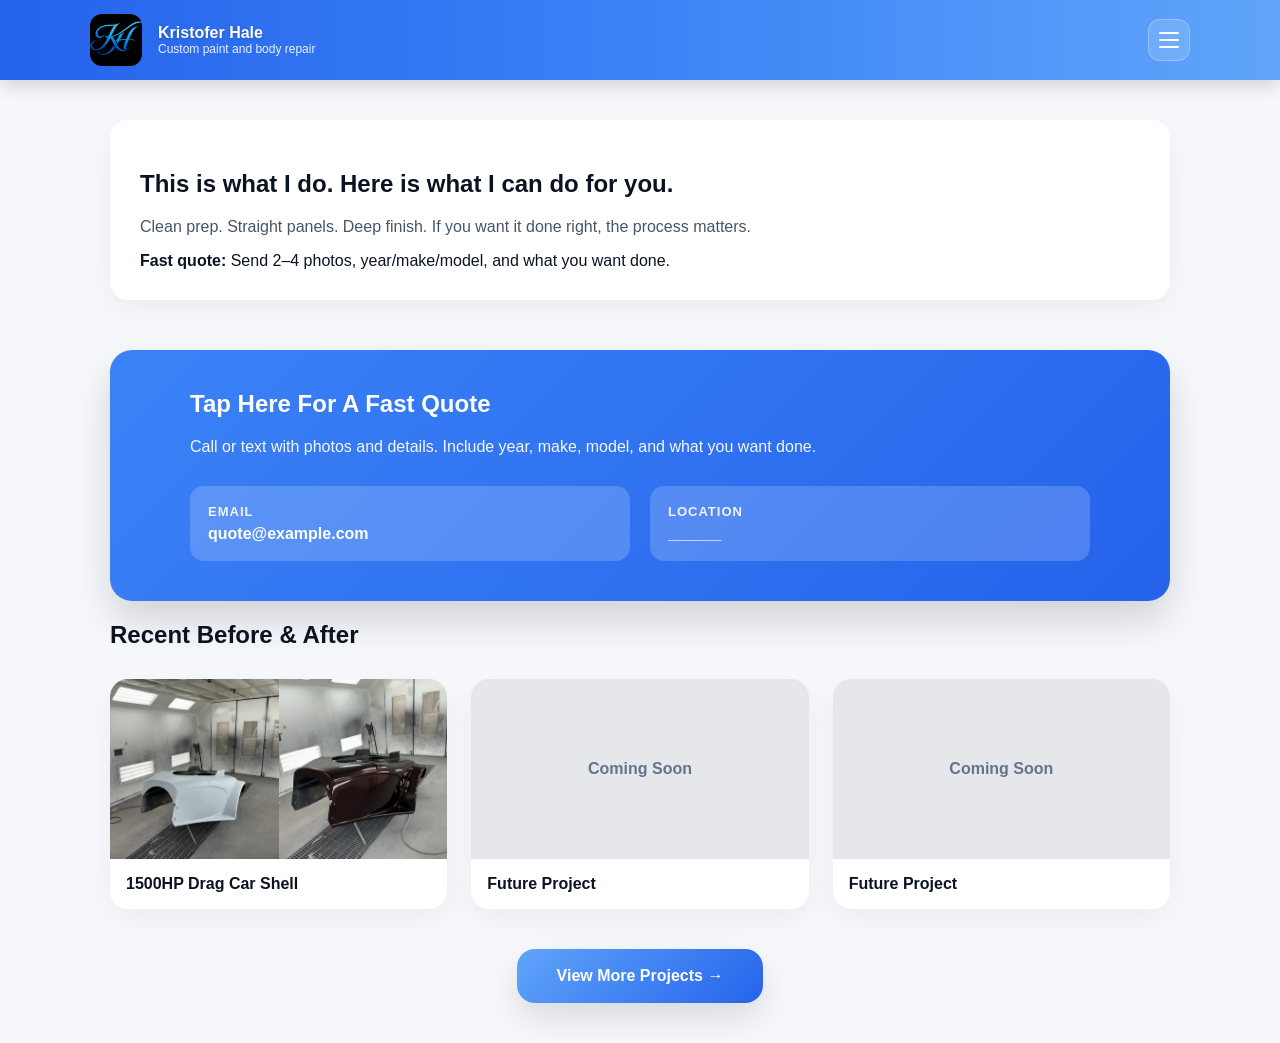
==== commit 6366bdc6: "Update index.html" ====
--- a/index.html
+++ b/index.html
@@ -76,7 +76,7 @@
 
       <div class="contactItem">
         <strong>Location</strong>
-        <span>Johnson City / Tri-Cities</span>
+        <span>______</span>
       </div>
     </div>
 
@@ -90,7 +90,7 @@
   <div class="homeProjectGrid">
 
     <!-- PROJECT 1 -->
-    <a href="project-drag-car.html" class="homeProjectCard">
+<a href="work.html" class="homeProjectCard">
       <div class="homeProjectImages">
         <img src="before1.jpg" alt="Before">
         <img src="after1.jpg" alt="After">
--- a/style.css
+++ b/style.css
@@ -34,10 +34,10 @@
   align-items: center;
 }
 
-.brand {
-  display: flex;
-  align-items: center;
-  gap: 12px;
+.brand{
+  display:flex;
+  align-items:center;
+  gap:16px;
 }
 
 .mark {
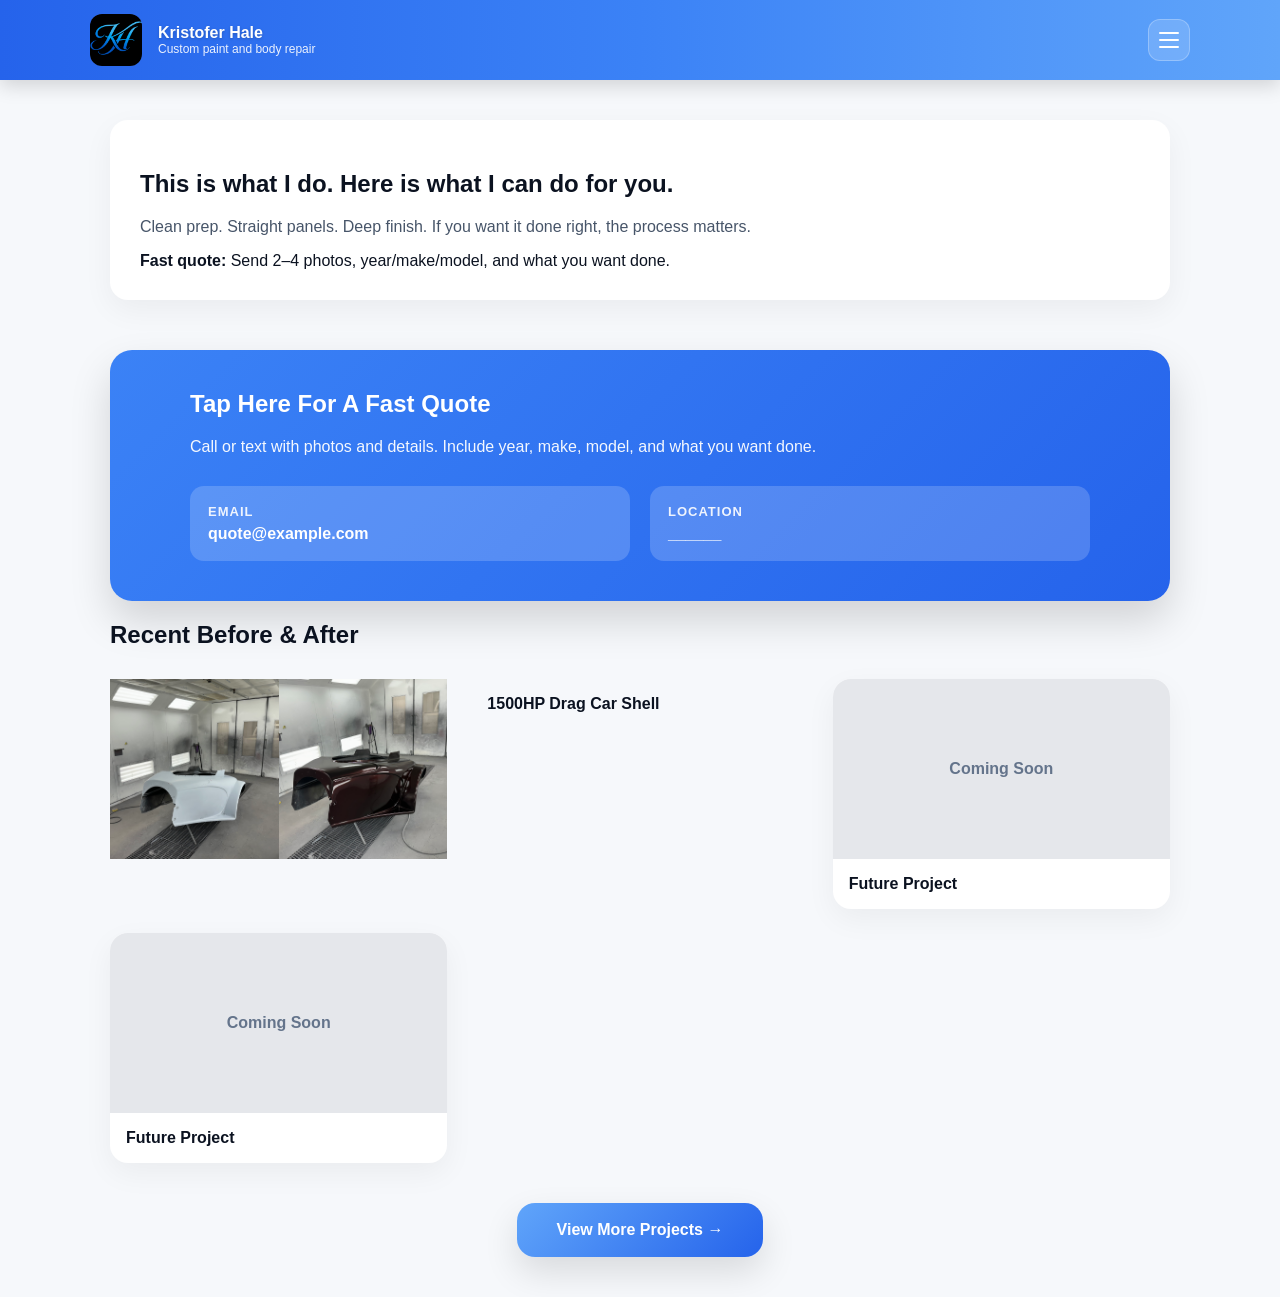
==== commit 2d4c5ef7: "Update index.html" ====
--- a/index.html
+++ b/index.html
@@ -90,7 +90,7 @@
   <div class="homeProjectGrid">
 
     <!-- PROJECT 1 -->
-<a href="work.html" class="homeProjectCard">
+
       <div class="homeProjectImages">
         <img src="before1.jpg" alt="Before">
         <img src="after1.jpg" alt="After">
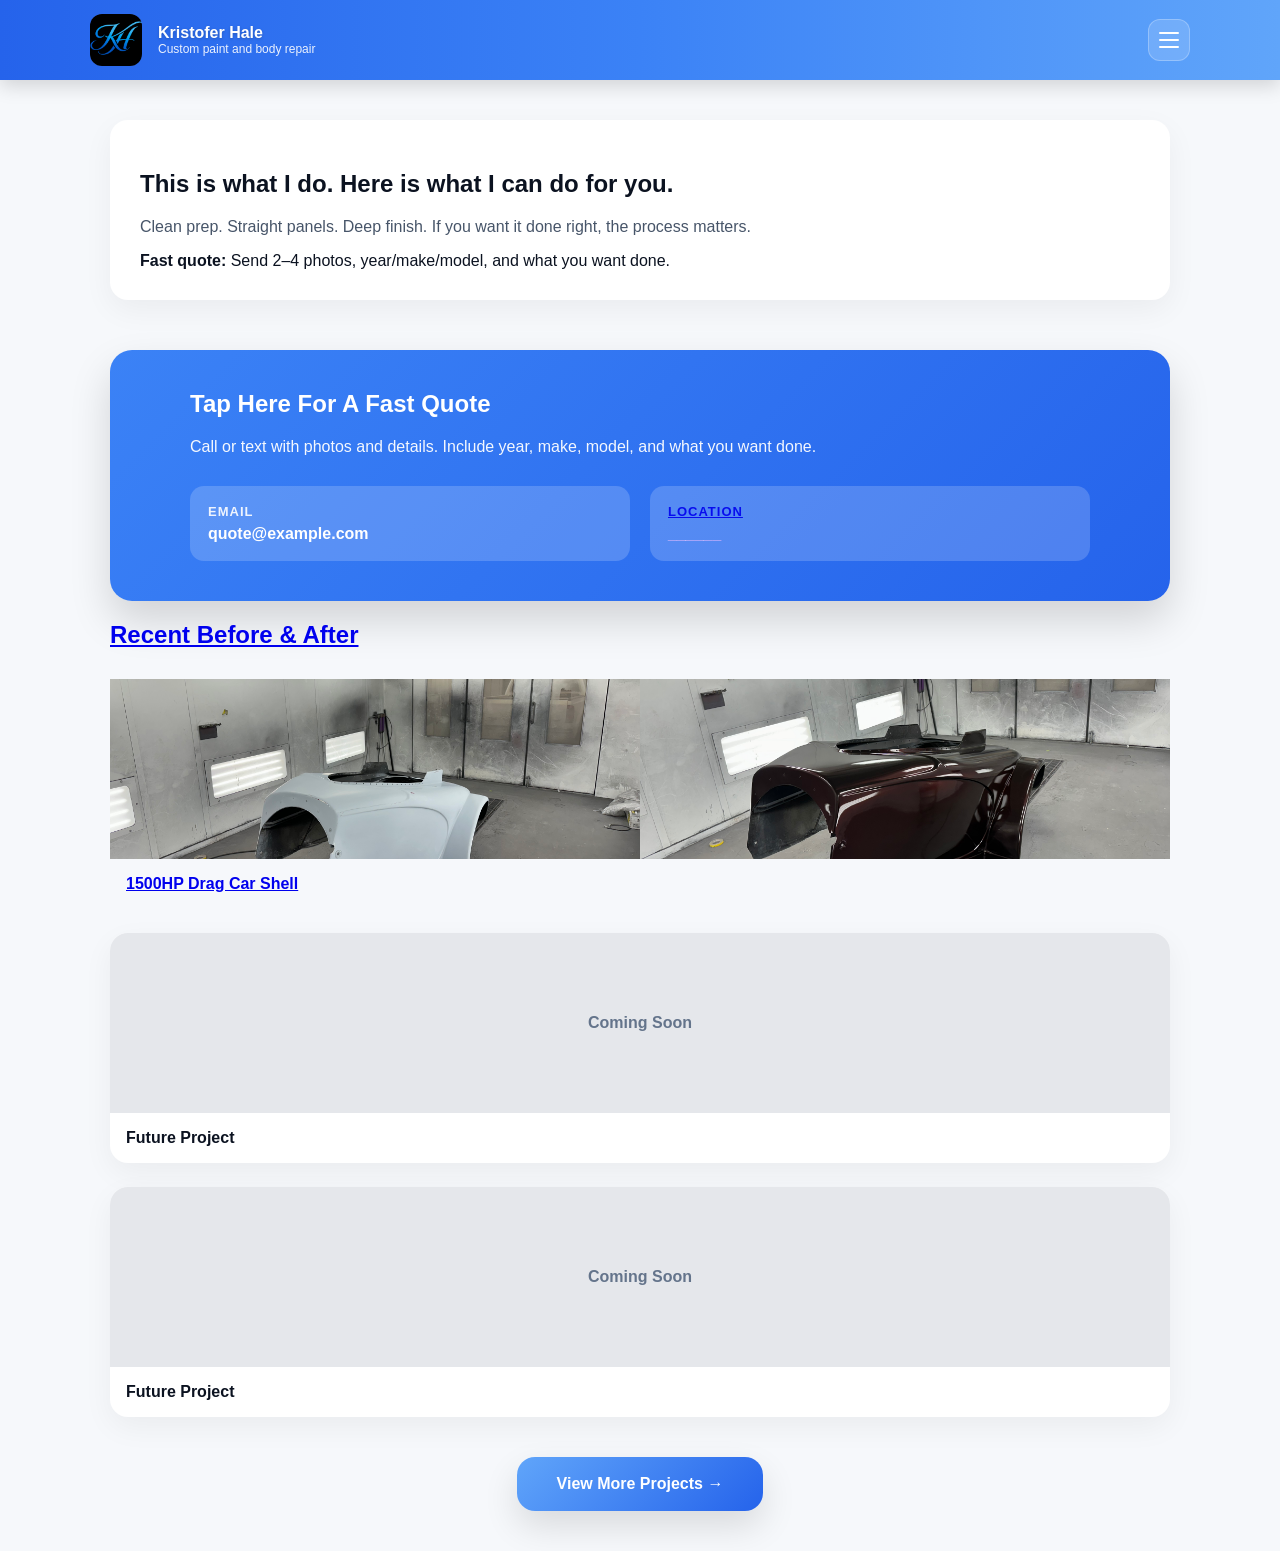
==== commit 3ca06de3: "Update index.html" ====
--- a/index.html
+++ b/index.html
@@ -71,7 +71,7 @@
         <strong>Email</strong>
         <a href="mailto:quote@example.com" onclick="event.stopPropagation();">
           quote@example.com
-        </a>
+      
       </div>
 
       <div class="contactItem">
--- a/style.css
+++ b/style.css
@@ -262,11 +262,6 @@
   margin-top: 30px;
 }
 
-@media (min-width: 768px) {
-  .homeProjectGrid {
-    grid-template-columns: repeat(3, 1fr);
-  }
-}
 
 .homeProjectCard {
   text-decoration: none;
